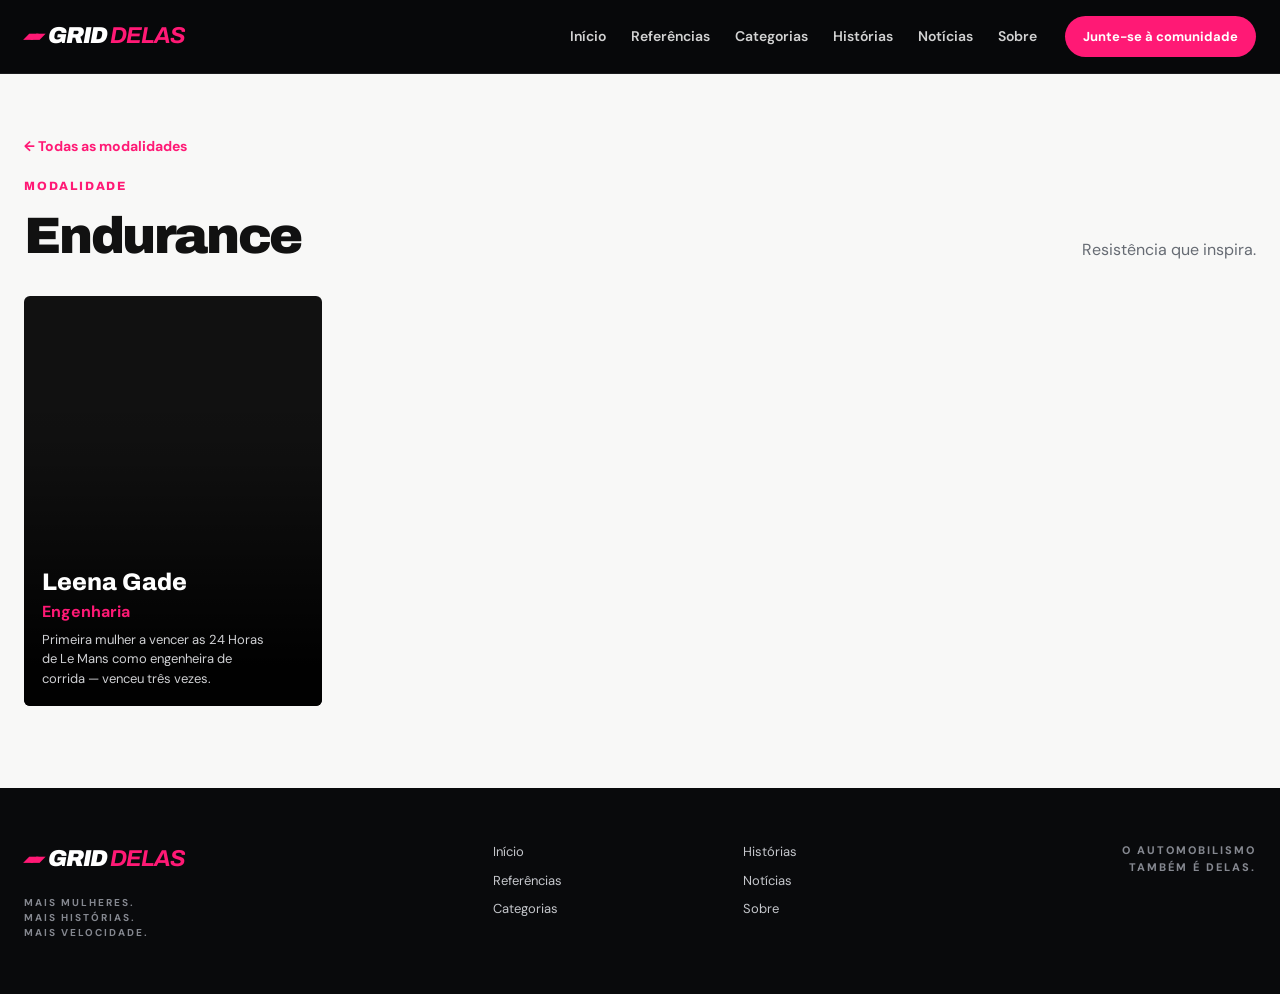
==== grid-delas-site/endurance.html @ 05f50311 "Give each modality its own page instead of an in-page filter Clicking Kart/Fórmula/Rally/Endurance/B" ====
<!DOCTYPE html>
<html lang="pt-BR">
<head>
  <meta charset="UTF-8" />
  <meta name="viewport" content="width=device-width, initial-scale=1.0" />
  <meta name="description" content="GRID DELAS — referências femininas em Endurance." />
  <title>Endurance | GRID DELAS</title>
  <link rel="preconnect" href="https://fonts.googleapis.com">
  <link rel="preconnect" href="https://fonts.gstatic.com" crossorigin>
  <link href="https://fonts.googleapis.com/css2?family=Archivo:wght@400;500;600;700;800;900&family=DM+Sans:wght@400;500;600;700&display=swap" rel="stylesheet">
  <link rel="stylesheet" href="styles.css" />
</head>
<body>
  <header class="site-header">
    <a class="brand" href="index.html" aria-label="GRID DELAS">
      <span class="brand-mark">▰▰</span>
      <span>GRID <strong>DELAS</strong></span>
    </a>
    <button class="menu-toggle" aria-label="Abrir menu" aria-expanded="false">☰</button>
    <nav class="main-nav" aria-label="Navegação principal">
      <a href="index.html">Início</a>
      <a href="index.html#referencias">Referências</a>
      <a href="index.html#categorias">Categorias</a>
      <a href="index.html#historias">Histórias</a>
      <a href="index.html#noticias">Notícias</a>
      <a href="index.html#sobre">Sobre</a>
    </nav>
    <a class="header-cta" href="index.html#comunidade">Junte-se à comunidade</a>
  </header>

  <main>
    <section class="section light" style="padding-top:60px">
      <div class="container">
        <a class="text-link" href="index.html#categorias" style="display:inline-block;margin-bottom:20px">← Todas as modalidades</a>
        <div class="section-heading split">
          <div>
            <p class="eyebrow pink">MODALIDADE</p>
            <h2>Endurance</h2>
          </div>
          <p class="section-intro">Resistência que inspira.</p>
        </div>

        <div class="reference-grid">
          <article class="profile-card reveal">
            <div class="profile-photo" style="background-image:url('https://commons.wikimedia.org/wiki/Special:FilePath/Leena_Gade.jpg');background-size:cover;background-position:center"></div>
            <div class="profile-gradient"></div>
            <div class="profile-content">
              <h3>Leena Gade</h3>
              <p class="role">Engenharia</p>
              <p>Primeira mulher a vencer as 24 Horas de Le Mans como engenheira de corrida — venceu três vezes.</p>
            </div>
          </article>
        </div>
      </div>
    </section>
  </main>

  <footer class="site-footer">
    <div class="container footer-grid">
      <div>
        <a class="brand footer-brand" href="index.html"><span class="brand-mark">▰▰</span><span>GRID <strong>DELAS</strong></span></a>
        <p>MAIS MULHERES.<br>MAIS HISTÓRIAS.<br>MAIS VELOCIDADE.</p>
      </div>
      <div class="footer-links"><a href="index.html">Início</a><a href="index.html#referencias">Referências</a><a href="index.html#categorias">Categorias</a></div>
      <div class="footer-links"><a href="index.html#historias">Histórias</a><a href="index.html#noticias">Notícias</a><a href="index.html#sobre">Sobre</a></div>
      <div class="footer-note">O AUTOMOBILISMO<br>TAMBÉM É DELAS.</div>
    </div>
  </footer>

  <script src="script.js"></script>
</body>
</html>
---- grid-delas-site/styles.css ----
:root{
  --pink:#ff1975;
  --pink-2:#ff4d96;
  --black:#08090b;
  --black-2:#111318;
  --white:#ffffff;
  --off:#f4f4f3;
  --gray:#9ea1a9;
  --line:#dedfe3;
  --max:1240px;
}
*{box-sizing:border-box;margin:0;padding:0}
html{scroll-behavior:smooth}
body{font-family:"DM Sans",sans-serif;background:var(--black);color:#111;line-height:1.5}
a{text-decoration:none;color:inherit}
button,input{font:inherit}
.container{width:min(calc(100% - 48px),var(--max));margin:auto}
.sr-only{position:absolute;width:1px;height:1px;padding:0;margin:-1px;overflow:hidden;clip:rect(0,0,0,0);white-space:nowrap;border:0}

.site-header{height:74px;background:rgba(8,9,11,.96);display:flex;align-items:center;gap:28px;padding:0 max(24px,calc((100vw - var(--max))/2));position:sticky;top:0;z-index:50;border-bottom:1px solid rgba(255,255,255,.08)}
.brand{display:flex;align-items:center;gap:10px;color:#fff;font-family:"Archivo",sans-serif;font-size:23px;font-weight:900;font-style:italic;letter-spacing:-1px;white-space:nowrap}
.brand strong{color:var(--pink)}
.brand-mark{color:var(--pink);font-size:15px;letter-spacing:-5px;transform:skew(-12deg);display:inline-block}
.main-nav{display:flex;gap:25px;margin-left:auto}
.main-nav a{color:#fff;font-size:14px;font-weight:600;opacity:.82;transition:.2s}
.main-nav a:hover{opacity:1;color:var(--pink)}
.header-cta{background:var(--pink);color:white;padding:11px 18px;border-radius:999px;font-size:13px;font-weight:700}
.menu-toggle{display:none;background:none;border:0;color:white;font-size:26px}

.hero{min-height:690px;position:relative;overflow:hidden;background:linear-gradient(90deg,#08090b 0 47%,#17181d 47% 100%)}
.hero-media{position:absolute;inset:0 0 0 36%;border-left:1px solid rgba(255,255,255,.06)}
.placeholder-photo{background-image:linear-gradient(135deg,rgba(255,25,117,.18),rgba(255,255,255,.02)),linear-gradient(120deg,#23252b,#0f1013);position:relative;overflow:hidden}
.placeholder-photo:before{content:"";position:absolute;inset:-30%;background:repeating-linear-gradient(120deg,transparent 0 46px,rgba(255,255,255,.02) 47px 48px);transform:rotate(7deg)}
.photo-label{position:absolute;right:8%;top:50%;transform:translateY(-50%);color:#fff;text-align:right;max-width:260px;z-index:2}
.photo-label span,.photo-label small{display:block;color:#b9bbc2}.photo-label strong{font:800 34px/1.05 "Archivo",sans-serif;display:block;margin:7px 0 10px}.photo-label small{font-size:12px}
.hero-overlay{position:absolute;inset:0;background:linear-gradient(90deg,rgba(8,9,11,.98) 0%,rgba(8,9,11,.93) 32%,rgba(8,9,11,.52) 60%,rgba(8,9,11,.08) 100%);z-index:1}
.hero-content{position:relative;z-index:3;min-height:620px;display:flex;align-items:center;justify-content:space-between;gap:50px}
.hero-copy{width:min(650px,60%);padding-top:30px;color:white}
.eyebrow{font-family:"Archivo",sans-serif;font-weight:800;font-size:12px;letter-spacing:1.8px;color:var(--pink);margin-bottom:15px}
.hero h1{font-family:"Archivo",sans-serif;font-weight:900;font-size:clamp(48px,5.6vw,78px);line-height:.98;letter-spacing:-4px;max-width:760px}.hero h1 span{color:var(--pink)}
.hero-text{font-size:18px;max-width:590px;color:#d3d5d9;margin:24px 0 30px}
.hero-actions{display:flex;gap:12px;flex-wrap:wrap}
.btn{display:inline-flex;align-items:center;justify-content:center;gap:12px;padding:14px 20px;border-radius:4px;font-weight:700;font-size:14px;border:1px solid transparent;transition:.2s}.btn-primary{background:var(--pink);color:white}.btn-primary:hover{transform:translateY(-2px);background:var(--pink-2)}.btn-secondary{border-color:rgba(255,255,255,.65);color:white;background:rgba(8,9,11,.24)}
.hero-note{align-self:flex-end;margin-bottom:120px;color:#fff;text-align:right;transform:rotate(-7deg);font-family:"Archivo",sans-serif;font-style:italic;font-weight:800;line-height:1;position:relative}.hero-note span,.hero-note strong{display:block}.hero-note strong{color:var(--pink);font-size:25px;margin-top:5px}.hero-note:after{content:"";display:block;width:120px;height:4px;background:var(--pink);margin:10px 0 0 auto}
.hero-bottom{height:70px;position:relative;z-index:3;border-top:1px solid rgba(255,255,255,.08);display:flex;align-items:center;gap:30px;color:#8f9299;font-size:10px;letter-spacing:2px;font-weight:700}

.section{padding:82px 0}.light{background:#f8f8f7}.section-heading{margin-bottom:34px}.split{display:flex;align-items:end;justify-content:space-between;gap:30px}.section-heading h2,.community-section h2,.manifesto-content h2,.stats-title h2{font-family:"Archivo",sans-serif;font-weight:900;letter-spacing:-2.2px;font-size:clamp(34px,4vw,56px);line-height:1.02}.pink{color:var(--pink)}.text-link{color:var(--pink);font-weight:700;font-size:14px}.section-intro{max-width:470px;color:#666b73}

.reference-grid{display:grid;grid-template-columns:repeat(4,1fr);gap:14px}.profile-card{min-height:410px;border-radius:6px;overflow:hidden;position:relative;background:#111;color:#fff}.profile-photo{position:absolute;inset:0}.profile-photo span,.cat-photo span,.news-photo span{position:absolute;inset:auto 15px 15px auto;color:rgba(255,255,255,.42);font-size:11px}.profile-gradient{position:absolute;inset:0;background:linear-gradient(180deg,transparent 25%,rgba(0,0,0,.12) 40%,rgba(0,0,0,.94) 90%)}.profile-content{position:absolute;inset:auto 18px 18px;z-index:2}.profile-content h3{font:800 24px/1 "Archivo",sans-serif}.role{color:var(--pink);font-weight:700;margin:6px 0}.profile-content p:not(.role){color:#d0d1d4;font-size:13px;max-width:88%}.circle-link{position:absolute;right:0;bottom:0;width:36px;height:36px;border-radius:50%;border:1px solid rgba(255,255,255,.4);background:transparent;color:#fff}

.categories{background:#fff}.category-grid{display:grid;grid-template-columns:repeat(5,1fr);gap:12px}.category-card{background:#111;color:white;border-radius:5px;overflow:hidden;border:0;text-align:left;cursor:pointer;padding:0;display:flex;flex-direction:column;transition:.2s}.category-card .cat-photo{height:170px;background-size:cover;background-position:center;transition:.2s}.category-card:hover .cat-photo{filter:brightness(.8)}.category-card .cat-body{padding:16px}.category-card h3{font:800 22px "Archivo",sans-serif}.category-card p{font-size:12px;color:#bbbfc6;margin-top:3px}.category-card:hover{background:var(--pink)}.category-card:hover p{color:rgba(255,255,255,.85)}.category-card .cat-count{display:block;font-size:11px;font-weight:700;letter-spacing:.5px;margin-top:10px;opacity:.75}

.stats-section{position:relative;background:#0c0d10;color:#fff;overflow:hidden}.stats-photo{position:absolute;inset:0;opacity:.38}.stats-wrap{min-height:330px;position:relative;z-index:2;display:grid;grid-template-columns:1fr 1.35fr;gap:50px;align-items:center}.stats-grid{display:grid;grid-template-columns:repeat(4,1fr);border-left:1px solid rgba(255,255,255,.12)}.stats-grid div{padding:26px 20px;border-right:1px solid rgba(255,255,255,.12)}.stats-grid strong{display:block;color:var(--pink);font:800 24px "Archivo",sans-serif}.stats-grid span{display:block;color:#c4c6cb;font-size:12px;margin-top:7px}

.timeline{display:grid;grid-template-columns:repeat(5,1fr);border-top:1px solid #d5d6da;margin-top:65px}.timeline-item{padding:28px 20px 0 0;position:relative}.dot{width:9px;height:9px;background:var(--pink);border-radius:50%;position:absolute;top:-5px;left:0;box-shadow:0 0 0 4px #fff}.timeline-item strong{font:800 17px "Archivo",sans-serif}.timeline-item p{font-size:13px;color:#6c7078;margin-top:8px}

.manifesto-section{min-height:390px;position:relative;color:#fff;display:flex;align-items:center;overflow:hidden}.manifesto-photo{position:absolute;inset:0}.manifesto-overlay{position:absolute;inset:0;background:linear-gradient(90deg,rgba(6,7,9,.98),rgba(6,7,9,.72) 50%,rgba(6,7,9,.18))}.manifesto-content{position:relative;z-index:2}.manifesto-content p:not(.eyebrow){max-width:590px;color:#d4d6da;margin:18px 0 25px}.light-btn{background:rgba(0,0,0,.24)}

.news-grid{display:grid;grid-template-columns:repeat(3,1fr);gap:18px}.news-photo{height:215px;border-radius:6px;margin-bottom:14px}.tag{display:inline-block;background:var(--pink);color:#fff;font-size:10px;font-weight:800;padding:4px 7px;margin-bottom:9px}.news-card h3{font:800 21px/1.1 "Archivo",sans-serif}.news-card p{color:#74777d;font-size:14px;margin-top:9px}

.community-section{background:#efefee;padding:62px 0}.community-grid{display:grid;grid-template-columns:1fr 1fr;align-items:center;gap:50px}.community-grid>div>p:last-child{color:#62666e;margin-top:14px}.newsletter{display:grid;grid-template-columns:1fr 52px;gap:8px}.newsletter input{height:52px;border:1px solid #d0d2d6;border-radius:4px;padding:0 15px;background:white}.newsletter button{border:0;background:var(--pink);color:white;border-radius:4px;font-size:24px}.newsletter small{grid-column:1/-1;color:#777c84}

.about-strip{background:#fff;border-top:1px solid #e4e4e4;padding:36px 0}.about-grid{display:grid;grid-template-columns:260px 1fr;gap:50px}.about-grid strong{font:900 24px "Archivo",sans-serif}.about-grid p{color:#666b73}

.site-footer{background:#090a0c;color:#fff;padding:54px 0}.footer-grid{display:grid;grid-template-columns:2fr 1fr 1fr 1.2fr;gap:30px}.footer-brand{margin-bottom:18px}.footer-grid>div:first-child p{font-size:10px;letter-spacing:2px;color:#858890;font-weight:700}.footer-links{display:flex;flex-direction:column;gap:9px;font-size:13px;color:#c5c7cc}.footer-note{text-align:right;color:#858890;font-size:11px;letter-spacing:2px;font-weight:800}

.reveal{opacity:0;transform:translateY(18px);transition:opacity .55s ease,transform .55s ease}.reveal.visible{opacity:1;transform:none}

@media (max-width:1000px){
  .main-nav,.header-cta{display:none}.menu-toggle{display:block;margin-left:auto}.main-nav.open{display:flex;position:absolute;top:74px;left:0;right:0;background:#0b0c0f;flex-direction:column;padding:20px 24px;border-top:1px solid rgba(255,255,255,.08)}
  .hero-media{left:0;opacity:.55}.hero-overlay{background:linear-gradient(90deg,rgba(8,9,11,.98),rgba(8,9,11,.78))}.hero-copy{width:78%}.hero-note{display:none}
  .reference-grid{grid-template-columns:repeat(2,1fr)}.category-grid{grid-template-columns:repeat(2,1fr)}.category-card:last-child{grid-column:span 2}.stats-wrap{grid-template-columns:1fr;padding:55px 0}.stats-grid{border-left:0}.timeline{grid-template-columns:1fr;border-top:0}.timeline-item{border-left:1px solid #ddd;padding:0 0 30px 25px}.dot{left:-5px;top:3px}.news-grid{grid-template-columns:1fr 1fr}.news-card:last-child{grid-column:span 2}.community-grid{grid-template-columns:1fr}.footer-grid{grid-template-columns:2fr 1fr 1fr}.footer-note{display:none}
}
@media (max-width:640px){
  .container{width:min(calc(100% - 30px),var(--max))}.site-header{height:66px;padding:0 15px}.main-nav.open{top:66px}.brand{font-size:20px}.hero{min-height:720px}.hero-content{min-height:650px;align-items:flex-end;padding-bottom:70px}.hero-copy{width:100%}.hero h1{font-size:47px;letter-spacing:-2.5px}.hero-text{font-size:16px}.hero-bottom{gap:12px;overflow:hidden;white-space:nowrap}.split{align-items:flex-start;flex-direction:column}.reference-grid,.category-grid,.news-grid{grid-template-columns:1fr}.category-card:last-child,.news-card:last-child{grid-column:auto}.stats-grid{grid-template-columns:1fr 1fr}.stats-grid div{border:1px solid rgba(255,255,255,.1)}.about-grid{grid-template-columns:1fr}.footer-grid{grid-template-columns:1fr 1fr}.footer-grid>div:first-child{grid-column:1/-1}
}
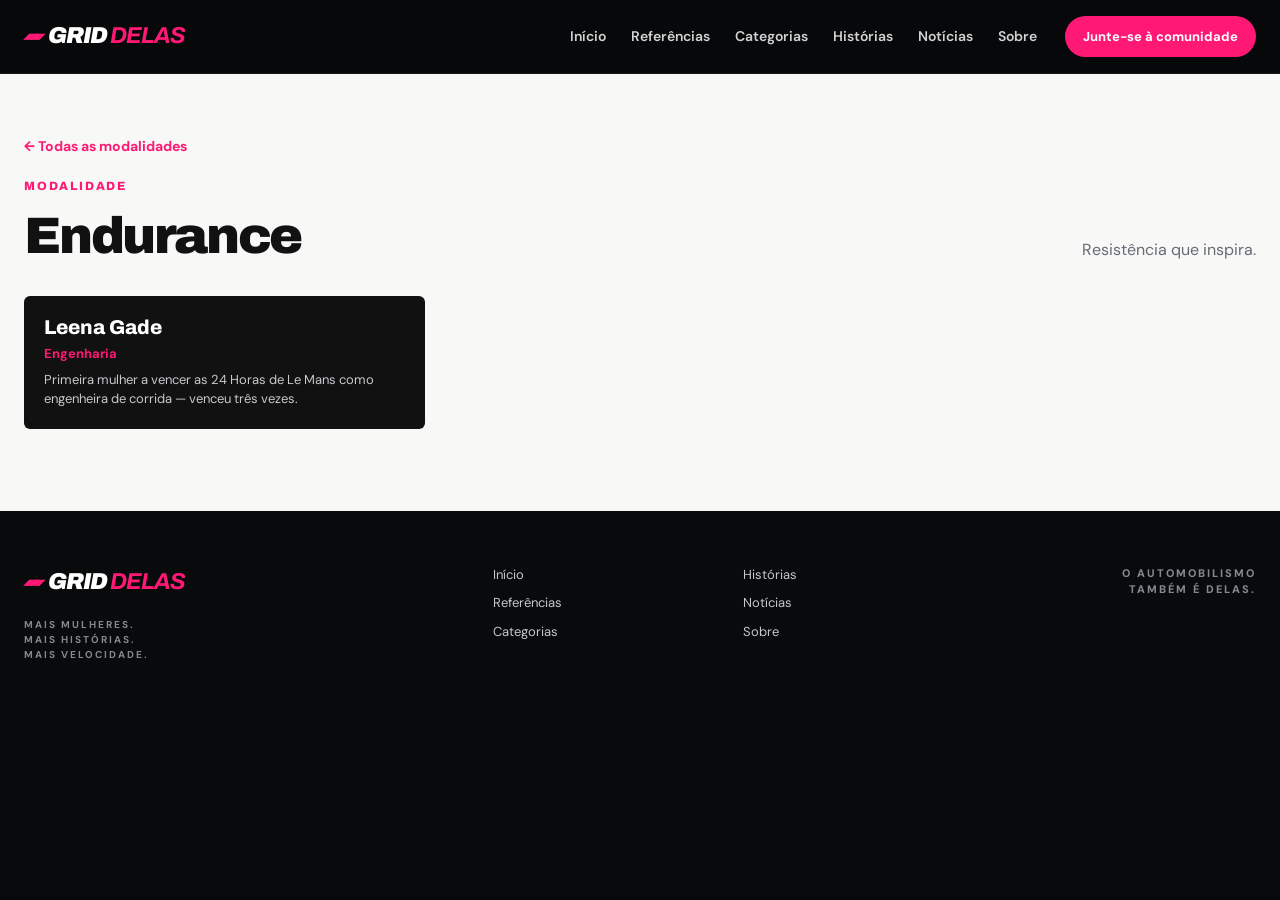
==== commit 33b085a7: "Category pages: switch to text-only cards, add 7 more kart drivers Homepage reference grid is untouc" ====
--- a/grid-delas-site/endurance.html
+++ b/grid-delas-site/endurance.html
@@ -40,15 +40,11 @@
           <p class="section-intro">Resistência que inspira.</p>
         </div>
 
-        <div class="reference-grid">
-          <article class="profile-card reveal">
-            <div class="profile-photo" style="background-image:url('https://commons.wikimedia.org/wiki/Special:FilePath/Leena_Gade.jpg');background-size:cover;background-position:center"></div>
-            <div class="profile-gradient"></div>
-            <div class="profile-content">
-              <h3>Leena Gade</h3>
-              <p class="role">Engenharia</p>
-              <p>Primeira mulher a vencer as 24 Horas de Le Mans como engenheira de corrida — venceu três vezes.</p>
-            </div>
+        <div class="list-grid">
+          <article class="list-card reveal">
+            <h3>Leena Gade</h3>
+            <p class="role">Engenharia</p>
+            <p>Primeira mulher a vencer as 24 Horas de Le Mans como engenheira de corrida — venceu três vezes.</p>
           </article>
         </div>
       </div>
--- a/grid-delas-site/styles.css
+++ b/grid-delas-site/styles.css
@@ -48,6 +48,11 @@
 
 .reference-grid{display:grid;grid-template-columns:repeat(4,1fr);gap:14px}.profile-card{min-height:410px;border-radius:6px;overflow:hidden;position:relative;background:#111;color:#fff}.profile-photo{position:absolute;inset:0}.profile-photo span,.cat-photo span,.news-photo span{position:absolute;inset:auto 15px 15px auto;color:rgba(255,255,255,.42);font-size:11px}.profile-gradient{position:absolute;inset:0;background:linear-gradient(180deg,transparent 25%,rgba(0,0,0,.12) 40%,rgba(0,0,0,.94) 90%)}.profile-content{position:absolute;inset:auto 18px 18px;z-index:2}.profile-content h3{font:800 24px/1 "Archivo",sans-serif}.role{color:var(--pink);font-weight:700;margin:6px 0}.profile-content p:not(.role){color:#d0d1d4;font-size:13px;max-width:88%}.circle-link{position:absolute;right:0;bottom:0;width:36px;height:36px;border-radius:50%;border:1px solid rgba(255,255,255,.4);background:transparent;color:#fff}
 
+/* Category pages only (kart.html etc.) — plain name + text cards, no photo. */
+.list-grid{display:grid;grid-template-columns:repeat(3,1fr);gap:14px}.list-card{background:#111;color:#fff;border-radius:6px;padding:20px}.list-card h3{font:800 20px/1.1 "Archivo",sans-serif}.list-card .role{color:var(--pink);font-weight:700;margin:6px 0;font-size:13px}.list-card p:not(.role){color:#c7c9cd;font-size:13px;line-height:1.5}
+@media (max-width:1000px){.list-grid{grid-template-columns:repeat(2,1fr)}}
+@media (max-width:640px){.list-grid{grid-template-columns:1fr}}
+
 .categories{background:#fff}.category-grid{display:grid;grid-template-columns:repeat(5,1fr);gap:12px}.category-card{background:#111;color:white;border-radius:5px;overflow:hidden;border:0;text-align:left;cursor:pointer;padding:0;display:flex;flex-direction:column;transition:.2s}.category-card .cat-photo{height:170px;background-size:cover;background-position:center;transition:.2s}.category-card:hover .cat-photo{filter:brightness(.8)}.category-card .cat-body{padding:16px}.category-card h3{font:800 22px "Archivo",sans-serif}.category-card p{font-size:12px;color:#bbbfc6;margin-top:3px}.category-card:hover{background:var(--pink)}.category-card:hover p{color:rgba(255,255,255,.85)}.category-card .cat-count{display:block;font-size:11px;font-weight:700;letter-spacing:.5px;margin-top:10px;opacity:.75}
 
 .stats-section{position:relative;background:#0c0d10;color:#fff;overflow:hidden}.stats-photo{position:absolute;inset:0;opacity:.38}.stats-wrap{min-height:330px;position:relative;z-index:2;display:grid;grid-template-columns:1fr 1.35fr;gap:50px;align-items:center}.stats-grid{display:grid;grid-template-columns:repeat(4,1fr);border-left:1px solid rgba(255,255,255,.12)}.stats-grid div{padding:26px 20px;border-right:1px solid rgba(255,255,255,.12)}.stats-grid strong{display:block;color:var(--pink);font:800 24px "Archivo",sans-serif}.stats-grid span{display:block;color:#c4c6cb;font-size:12px;margin-top:7px}
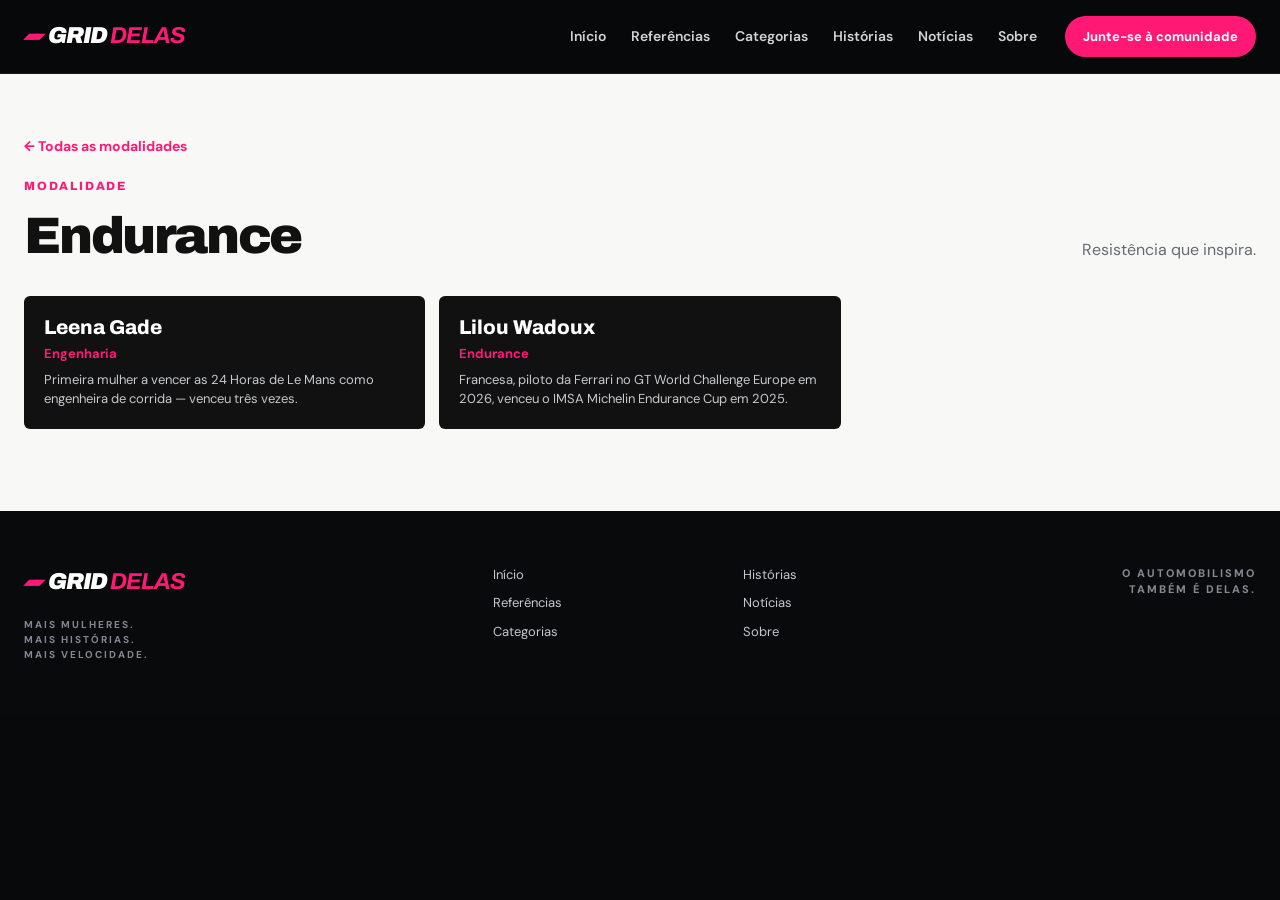
==== commit 8fa04b77: "Expand Rally, Endurance, Técnica; swap homepage category covers to car photos Rally: +Enni Mälkönen," ====
--- a/grid-delas-site/endurance.html
+++ b/grid-delas-site/endurance.html
@@ -46,6 +46,12 @@
             <p class="role">Engenharia</p>
             <p>Primeira mulher a vencer as 24 Horas de Le Mans como engenheira de corrida — venceu três vezes.</p>
           </article>
+
+          <article class="list-card reveal">
+            <h3>Lilou Wadoux</h3>
+            <p class="role">Endurance</p>
+            <p>Francesa, piloto da Ferrari no GT World Challenge Europe em 2026, venceu o IMSA Michelin Endurance Cup em 2025.</p>
+          </article>
         </div>
       </div>
     </section>
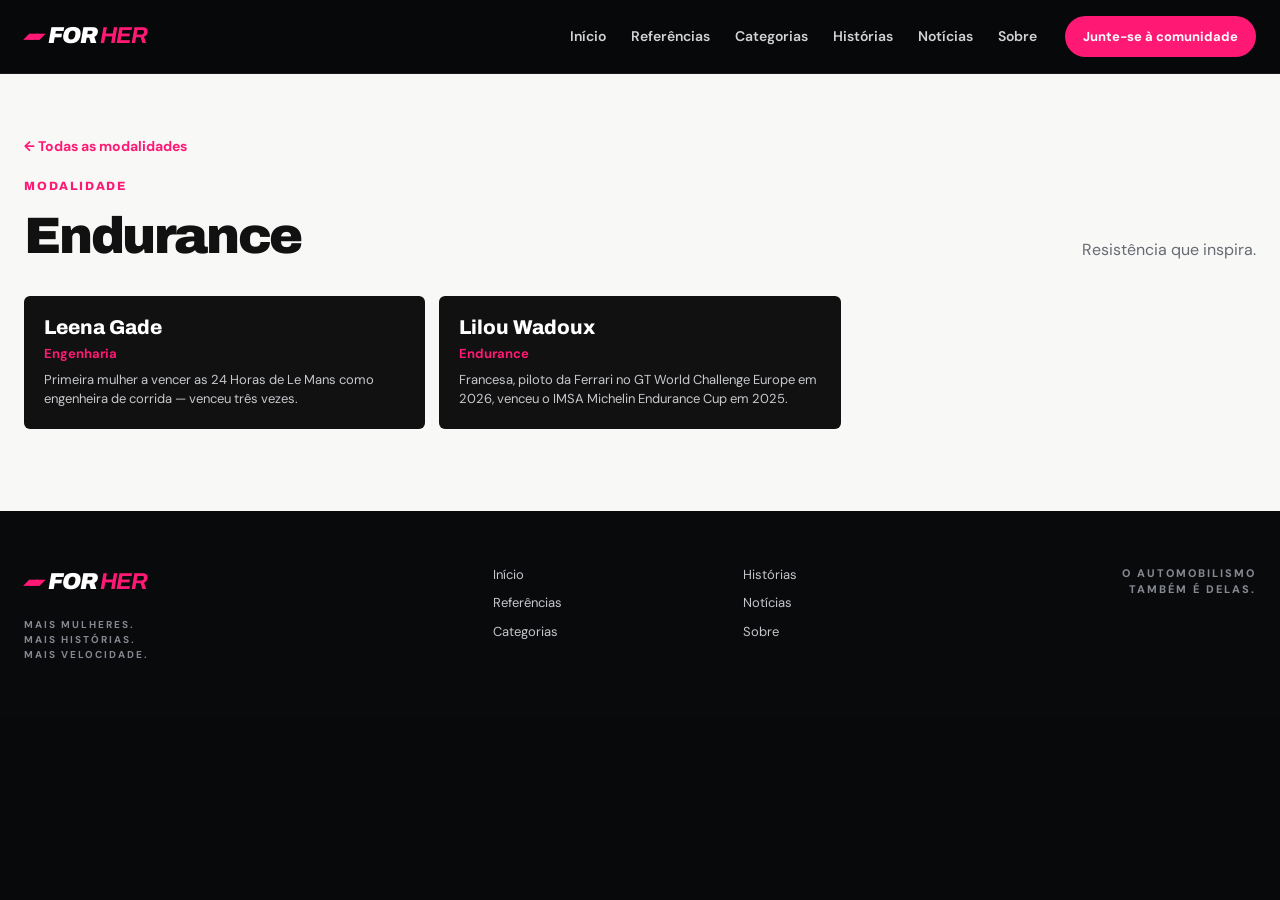
==== commit 188611ff: "Rename site from Grid Delas to For Her Avoids collision with the "Grid" name already used by several" ====
--- a/grid-delas-site/endurance.html
+++ b/grid-delas-site/endurance.html
@@ -3,8 +3,8 @@
 <head>
   <meta charset="UTF-8" />
   <meta name="viewport" content="width=device-width, initial-scale=1.0" />
-  <meta name="description" content="GRID DELAS — referências femininas em Endurance." />
-  <title>Endurance | GRID DELAS</title>
+  <meta name="description" content="FOR HER — referências femininas em Endurance." />
+  <title>Endurance | FOR HER</title>
   <link rel="preconnect" href="https://fonts.googleapis.com">
   <link rel="preconnect" href="https://fonts.gstatic.com" crossorigin>
   <link href="https://fonts.googleapis.com/css2?family=Archivo:wght@400;500;600;700;800;900&family=DM+Sans:wght@400;500;600;700&display=swap" rel="stylesheet">
@@ -12,9 +12,9 @@
 </head>
 <body>
   <header class="site-header">
-    <a class="brand" href="index.html" aria-label="GRID DELAS">
+    <a class="brand" href="index.html" aria-label="FOR HER">
       <span class="brand-mark">▰▰</span>
-      <span>GRID <strong>DELAS</strong></span>
+      <span>FOR <strong>HER</strong></span>
     </a>
     <button class="menu-toggle" aria-label="Abrir menu" aria-expanded="false">☰</button>
     <nav class="main-nav" aria-label="Navegação principal">
@@ -60,7 +60,7 @@
   <footer class="site-footer">
     <div class="container footer-grid">
       <div>
-        <a class="brand footer-brand" href="index.html"><span class="brand-mark">▰▰</span><span>GRID <strong>DELAS</strong></span></a>
+        <a class="brand footer-brand" href="index.html"><span class="brand-mark">▰▰</span><span>FOR <strong>HER</strong></span></a>
         <p>MAIS MULHERES.<br>MAIS HISTÓRIAS.<br>MAIS VELOCIDADE.</p>
       </div>
       <div class="footer-links"><a href="index.html">Início</a><a href="index.html#referencias">Referências</a><a href="index.html#categorias">Categorias</a></div>
